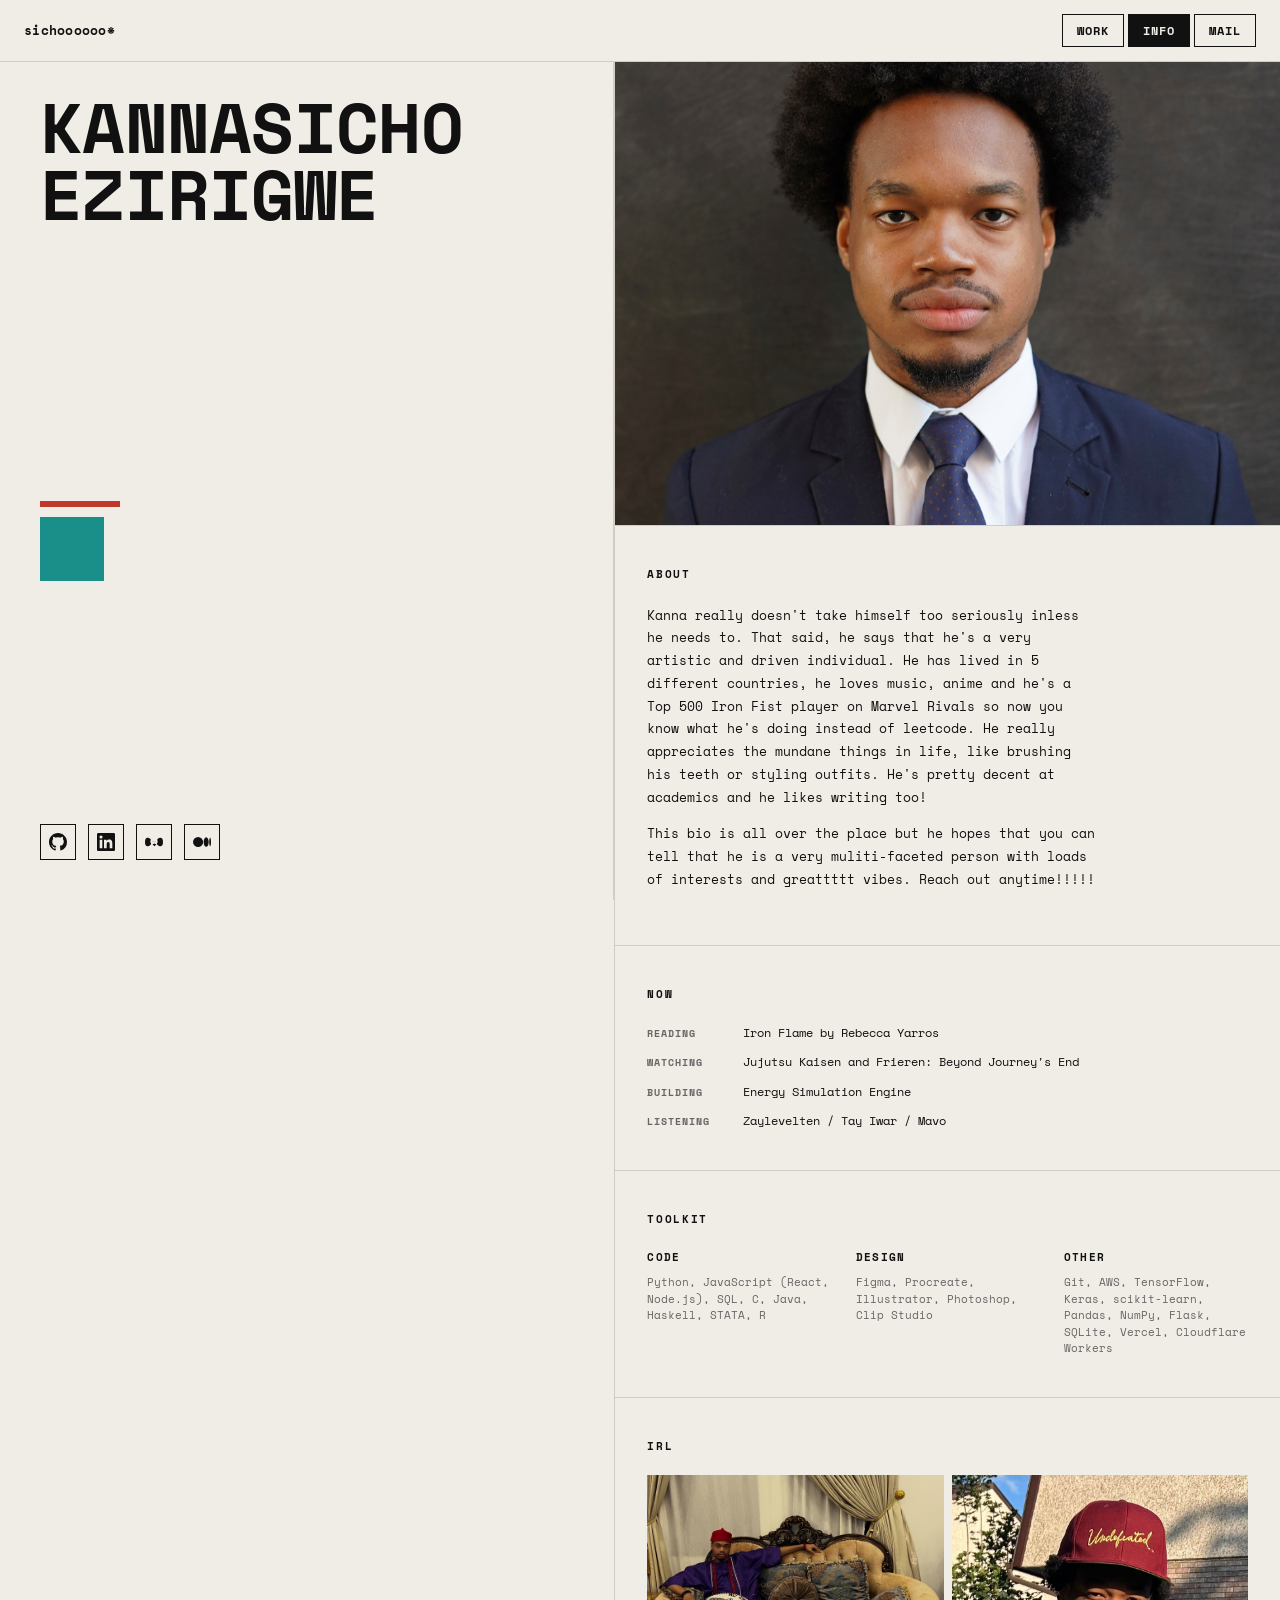
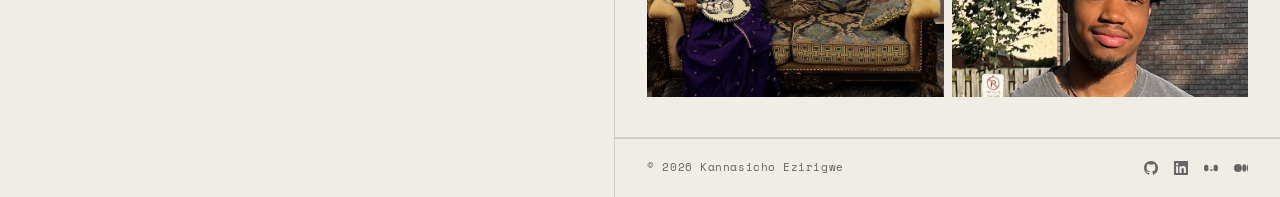
==== info.html @ f7c3d044 "Initial commit — Kanna personal portfolio website" ====
<!DOCTYPE html>
<html lang="en">
<head>
  <meta charset="UTF-8" />
  <meta name="viewport" content="width=device-width, initial-scale=1.0" />
  <title>Info — Kannasicho Ezirigwe</title>
  <link rel="stylesheet" href="css/style.css" />
  <link rel="preconnect" href="https://fonts.googleapis.com" />
  <link href="https://fonts.googleapis.com/css2?family=Space+Mono:wght@400;700&display=swap" rel="stylesheet" />
</head>
<body>

  <!-- ═══════════════════════════════ NAV ═══════════════════════════════ -->
  <nav class="navbar">
    <a href="index.html" class="nav-logo">sichoooooo*</a>
    <div class="nav-links">
      <a href="work.html">WORK</a>
      <a href="info.html" class="active">INFO</a>
      <a href="mailto:kayezirigwe@gmail.com">MAIL</a>
    </div>
  </nav>

  <!-- ══════════════════════════════ LAYOUT ════════════════════════════ -->
  <div class="layout">

    <!-- LEFT — fixed panel -->
    <aside class="panel-left">
      <div class="name-block">
        <h1>
          <span>Kannasicho</span>
          <span>Ezirigwe</span>
        </h1>
      </div>
      <div class="left-deco">
        <div class="deco-bar"></div>
        <div class="deco-square"></div>
      </div>
      <div class="social-links">
        <a href="https://github.com/kannaaaaaaaaaa" target="_blank" aria-label="GitHub">
          <svg width="18" height="18" viewBox="0 0 24 24" fill="currentColor"><path d="M12 0C5.37 0 0 5.37 0 12c0 5.31 3.435 9.795 8.205 11.385.6.105.825-.255.825-.57 0-.285-.015-1.23-.015-2.235-3.015.555-3.795-.735-4.035-1.41-.135-.345-.72-1.41-1.23-1.695-.42-.225-1.02-.78-.015-.795.945-.015 1.62.87 1.845 1.23 1.08 1.815 2.805 1.305 3.495.99.105-.78.42-1.305.765-1.605-2.67-.3-5.46-1.335-5.46-5.925 0-1.305.465-2.385 1.23-3.225-.12-.3-.54-1.53.12-3.18 0 0 1.005-.315 3.3 1.23.96-.27 1.98-.405 3-.405s2.04.135 3 .405c2.295-1.56 3.3-1.23 3.3-1.23.66 1.65.24 2.88.12 3.18.765.84 1.23 1.905 1.23 3.225 0 4.605-2.805 5.625-5.475 5.925.435.375.81 1.095.81 2.22 0 1.605-.015 2.895-.015 3.3 0 .315.225.69.825.57A12.02 12.02 0 0024 12c0-6.63-5.37-12-12-12z"/></svg>
        </a>
        <a href="https://linkedin.com/in/kannasicho-ezirigwe-a57425257" target="_blank" aria-label="LinkedIn">
          <svg width="18" height="18" viewBox="0 0 24 24" fill="currentColor"><path d="M20.447 20.452h-3.554v-5.569c0-1.328-.027-3.037-1.852-3.037-1.853 0-2.136 1.445-2.136 2.939v5.667H9.351V9h3.414v1.561h.046c.477-.9 1.637-1.85 3.37-1.85 3.601 0 4.267 2.37 4.267 5.455v6.286zM5.337 7.433a2.062 2.062 0 01-2.063-2.065 2.064 2.064 0 112.063 2.065zm1.782 13.019H3.555V9h3.564v11.452zM22.225 0H1.771C.792 0 0 .774 0 1.729v20.542C0 23.227.792 24 1.771 24h20.451C23.2 24 24 23.227 24 22.271V1.729C24 .774 23.2 0 22.222 0h.003z"/></svg>
        </a>
        <a href="https://letterboxd.com/kannasicho" target="_blank" aria-label="Letterboxd">
          <svg width="18" height="18" viewBox="0 0 24 24" fill="currentColor"><path d="M8.224 14.352a4.773 4.773 0 01-1.09-3.036c0-.907.253-1.756.693-2.481a6.391 6.391 0 00-.397-.555C6.314 7.003 4.88 6.272 3.528 6.272c-2.318 0-3.528 1.9-3.528 5.728s1.21 5.728 3.528 5.728c1.352 0 2.786-.731 3.902-2.008.131-.147.254-.3.372-.457l.422-.911zm1.776.81c.762.998 1.648 1.836 2.588 2.384a7.387 7.387 0 002.588-2.384 5.826 5.826 0 01-2.588-1.263 5.826 5.826 0 01-2.588 1.263zM12 10.838a5.826 5.826 0 012.588 1.263A5.826 5.826 0 0112 10.838zm0 0a5.826 5.826 0 00-2.588 1.263A5.826 5.826 0 0012 10.838zm3.776 3.514l.422.911c.118.157.241.31.372.457 1.116 1.277 2.55 2.008 3.902 2.008 2.318 0 3.528-1.9 3.528-5.728s-1.21-5.728-3.528-5.728c-1.352 0-2.786.731-3.902 2.008-.14.16-.272.33-.397.555.44.725.693 1.574.693 2.481a4.773 4.773 0 01-1.09 3.036z"/></svg>
        </a>
        <a href="https://medium.com/@kannasicho" target="_blank" aria-label="Medium">
          <svg width="18" height="18" viewBox="0 0 24 24" fill="currentColor"><path d="M13.54 12a6.8 6.8 0 01-6.77 6.82A6.8 6.8 0 010 12a6.8 6.8 0 016.77-6.82A6.8 6.8 0 0113.54 12zm7.42 0c0 3.54-1.51 6.42-3.38 6.42-1.87 0-3.39-2.88-3.39-6.42s1.52-6.42 3.39-6.42 3.38 2.88 3.38 6.42M24 12c0 3.17-.53 5.75-1.19 5.75-.66 0-1.19-2.58-1.19-5.75s.53-5.75 1.19-5.75C23.47 6.25 24 8.83 24 12z"/></svg>
        </a>
      </div>
    </aside>

    <!-- RIGHT — scrollable content -->
    <main class="panel-right">

      <!-- ── PHOTO ── -->
      <section class="info-photo">
        <img src="assets/images/profile/photo 1.jpg" alt="Photo of me"
             class="profile-photo"
             onerror="this.style.display='none'" />
      </section>

      <!-- ── BIO ── -->
      <section class="info-bio">
        <h2>ABOUT</h2>
        <p>
          Kanna really doesn't take himself too seriously inless he needs to. 
          That said, he says that he's a very artistic and driven individual. 
          He has lived in 5 different countries, he loves music, anime and 
          he's a Top 500 Iron Fist player on Marvel Rivals so now you know what
          he's doing instead of leetcode. He really appreciates the mundane things 
          in life, like brushing his teeth or styling outfits. 
          He's pretty decent at academics and he likes writing too! 
        </p>
        <p>
          This bio is all over the place but he hopes that you can tell that he is a 
          very muliti-faceted person with loads of interests and greattttt vibes. 
          Reach out anytime!!!!!         
        </p>
      </section>

      <!-- ── CURRENTLY ── -->
      <section class="info-now">
        <h2>NOW</h2>
        <ul class="now-list">
          <li><span class="now-label">READING</span> Iron Flame by Rebecca Yarros</li>
          <li><span class="now-label">WATCHING</span> Jujutsu Kaisen and Frieren: Beyond Journey's End</li>
          <li><span class="now-label">BUILDING</span> Energy Simulation Engine</li>
          <li><span class="now-label">LISTENING</span> Zaylevelten / Tay Iwar / Mavo</li>
        </ul>
      </section>

      <!-- ── SKILLS ── -->
      <section class="info-skills">
        <h2>TOOLKIT</h2>
        <div class="skills-grid">
          <div class="skill-group">
            <h3>CODE</h3>
            <p> Python, JavaScript (React, Node.js),
               SQL, C, Java, Haskell, STATA, R</p>
          </div>
          <div class="skill-group">
            <h3>DESIGN</h3>
            <p>Figma, Procreate, Illustrator, Photoshop, Clip Studio</p>
          </div>
          <div class="skill-group">
            <h3>OTHER</h3>
            <p>Git, AWS, TensorFlow, Keras, scikit-learn, Pandas, NumPy,
               Flask, SQLite, Vercel, Cloudflare Workers</p>
          </div>
        </div>
      </section>

      <!-- ── MORE PHOTOS (goofy section) ── -->
      <section class="info-gallery">
        <h2>IRL</h2>
        <div class="gallery-grid">
          <img src="assets/images/profile/as a real odogwu.jpg" alt="As a real odogwu"
               onerror="this.style.display='none'" />
          <img src="assets/images/profile/cool af (1).png" alt="Cool af"
               onerror="this.style.display='none'" />
          <img src="assets/images/profile/sun on me.png" alt="Sun on me"
               onerror="this.style.display='none'" />
          <img src="assets/images/profile/fitted up.png" alt="Fitted up"
               onerror="this.style.display='none'" />
        </div>
      </section>

      <!-- FOOTER -->
      <footer class="site-footer">
        <span>© 2026 Kannasicho Ezirigwe</span>
        <div class="footer-links">
          <a href="https://github.com/kannaaaaaaaaaa" target="_blank" aria-label="GitHub">
            <svg width="14" height="14" viewBox="0 0 24 24" fill="currentColor"><path d="M12 0C5.37 0 0 5.37 0 12c0 5.31 3.435 9.795 8.205 11.385.6.105.825-.255.825-.57 0-.285-.015-1.23-.015-2.235-3.015.555-3.795-.735-4.035-1.41-.135-.345-.72-1.41-1.23-1.695-.42-.225-1.02-.78-.015-.795.945-.015 1.62.87 1.845 1.23 1.08 1.815 2.805 1.305 3.495.99.105-.78.42-1.305.765-1.605-2.67-.3-5.46-1.335-5.46-5.925 0-1.305.465-2.385 1.23-3.225-.12-.3-.54-1.53.12-3.18 0 0 1.005-.315 3.3 1.23.96-.27 1.98-.405 3-.405s2.04.135 3 .405c2.295-1.56 3.3-1.23 3.3-1.23.66 1.65.24 2.88.12 3.18.765.84 1.23 1.905 1.23 3.225 0 4.605-2.805 5.625-5.475 5.925.435.375.81 1.095.81 2.22 0 1.605-.015 2.895-.015 3.3 0 .315.225.69.825.57A12.02 12.02 0 0024 12c0-6.63-5.37-12-12-12z"/></svg>
          </a>
          <a href="https://linkedin.com/in/kannasicho-ezirigwe-a57425257" target="_blank" aria-label="LinkedIn">
            <svg width="14" height="14" viewBox="0 0 24 24" fill="currentColor"><path d="M20.447 20.452h-3.554v-5.569c0-1.328-.027-3.037-1.852-3.037-1.853 0-2.136 1.445-2.136 2.939v5.667H9.351V9h3.414v1.561h.046c.477-.9 1.637-1.85 3.37-1.85 3.601 0 4.267 2.37 4.267 5.455v6.286zM5.337 7.433a2.062 2.062 0 01-2.063-2.065 2.064 2.064 0 112.063 2.065zm1.782 13.019H3.555V9h3.564v11.452zM22.225 0H1.771C.792 0 0 .774 0 1.729v20.542C0 23.227.792 24 1.771 24h20.451C23.2 24 24 23.227 24 22.271V1.729C24 .774 23.2 0 22.222 0h.003z"/></svg>
          </a>
          <a href="https://letterboxd.com/kannasicho" target="_blank" aria-label="Letterboxd">
            <svg width="14" height="14" viewBox="0 0 24 24" fill="currentColor"><path d="M8.224 14.352a4.773 4.773 0 01-1.09-3.036c0-.907.253-1.756.693-2.481a6.391 6.391 0 00-.397-.555C6.314 7.003 4.88 6.272 3.528 6.272c-2.318 0-3.528 1.9-3.528 5.728s1.21 5.728 3.528 5.728c1.352 0 2.786-.731 3.902-2.008.131-.147.254-.3.372-.457l.422-.911zm1.776.81c.762.998 1.648 1.836 2.588 2.384a7.387 7.387 0 002.588-2.384 5.826 5.826 0 01-2.588-1.263 5.826 5.826 0 01-2.588 1.263zM12 10.838a5.826 5.826 0 012.588 1.263A5.826 5.826 0 0112 10.838zm0 0a5.826 5.826 0 00-2.588 1.263A5.826 5.826 0 0012 10.838zm3.776 3.514l.422.911c.118.157.241.31.372.457 1.116 1.277 2.55 2.008 3.902 2.008 2.318 0 3.528-1.9 3.528-5.728s-1.21-5.728-3.528-5.728c-1.352 0-2.786.731-3.902 2.008-.14.16-.272.33-.397.555.44.725.693 1.574.693 2.481a4.773 4.773 0 01-1.09 3.036z"/></svg>
          </a>
          <a href="https://medium.com/@kannasicho" target="_blank" aria-label="Medium">
            <svg width="14" height="14" viewBox="0 0 24 24" fill="currentColor"><path d="M13.54 12a6.8 6.8 0 01-6.77 6.82A6.8 6.8 0 010 12a6.8 6.8 0 016.77-6.82A6.8 6.8 0 0113.54 12zm7.42 0c0 3.54-1.51 6.42-3.38 6.42-1.87 0-3.39-2.88-3.39-6.42s1.52-6.42 3.39-6.42 3.38 2.88 3.38 6.42M24 12c0 3.17-.53 5.75-1.19 5.75-.66 0-1.19-2.58-1.19-5.75s.53-5.75 1.19-5.75C23.47 6.25 24 8.83 24 12z"/></svg>
          </a>
        </div>
      </footer>

    </main>
  </div>

  <script src="js/main.js"></script>
</body>
</html>
---- css/style.css ----
/* ═══════════════════════════════════════════════
   KANNA PERSONAL WEBSITE — style.css
   ═══════════════════════════════════════════════ */

/* ── RESET & BASE ── */
*, *::before, *::after {
  box-sizing: border-box;
  margin: 0;
  padding: 0;
}

:root {
  --cream:   #f0ede6;
  --black:   #111111;
  --red:     #c0392b;
  --teal:    #1a8f8a;
  --gray:    #666666;
  --border:  #d0cdc6;
  --font:    'Space Mono', 'Courier New', monospace;
}

html, body {
  height: 100%;
  font-family: var(--font);
  background-color: var(--cream);
  color: var(--black);
  font-size: 14px;
  line-height: 1.6;
}

a {
  color: inherit;
  text-decoration: none;
}

img {
  display: block;
  width: 100%;
  height: 100%;
  object-fit: cover;
}


/* ── NAVBAR ── */
.navbar {
  position: fixed;
  top: 0;
  left: 0;
  right: 0;
  z-index: 100;
  display: flex;
  justify-content: space-between;
  align-items: center;
  padding: 14px 24px;
  background: var(--cream);
  border-bottom: 1px solid var(--border);
}

.nav-logo {
  font-size: 13px;
  font-weight: 700;
  letter-spacing: 0.02em;
}

.nav-links {
  display: flex;
  gap: 4px;
}

.nav-links a {
  font-size: 12px;
  font-weight: 700;
  letter-spacing: 0.08em;
  padding: 6px 14px;
  border: 1px solid var(--black);
  transition: background 0.15s, color 0.15s;
}

.nav-links a:hover,
.nav-links a.active {
  background: var(--black);
  color: var(--cream);
}


/* ── LAYOUT — split fixed/scroll ── */
.layout {
  display: flex;
  padding-top: 45px; /* navbar height */
  min-height: calc(100vh - 45px);
}

/* LEFT PANEL — fixed */
.panel-left {
  position: fixed;
  top: 45px;
  left: 0;
  width: 48%;
  height: calc(100vh - 45px);
  background: var(--cream);
  border-right: 1px solid var(--border);
  display: flex;
  flex-direction: column;
  justify-content: space-between;
  padding: 48px 40px 40px;
  overflow: hidden;
}

/* Name — big bold stacked */
.name-block h1 {
  font-size: clamp(2.8rem, 5.5vw, 5.2rem);
  font-weight: 700;
  line-height: 0.95;
  letter-spacing: -0.01em;
  text-transform: uppercase;
}

.name-block h1 span {
  display: block;
}

/* Decorative elements (red bar + teal square) */
.left-deco {
  display: flex;
  flex-direction: column;
  gap: 10px;
  margin-top: 32px;
}

.deco-bar {
  width: 80px;
  height: 6px;
  background: var(--red);
}

.deco-square {
  width: 64px;
  height: 64px;
  background: var(--teal);
}

/* Social links at the bottom of the left panel */
.social-links {
  display: flex;
  gap: 12px;
}

.social-links a {
  display: flex;
  align-items: center;
  justify-content: center;
  width: 36px;
  height: 36px;
  border: 1px solid var(--black);
  transition: background 0.15s, color 0.15s;
}

.social-links a:hover {
  background: var(--black);
  color: var(--cream);
}

.social-links a svg {
  display: block;
}


/* RIGHT PANEL — scrollable */
.panel-right {
  margin-left: 48%;
  width: 52%;
  min-height: calc(100vh - 45px);
  border-left: 1px solid var(--border);
}


/* ── WORK GRID ── */
.work-grid {
  display: flex;
  flex-direction: column;
}

.work-section {
  padding: 40px 0 0;
}

.section-heading {
  font-size: 11px;
  font-weight: 700;
  letter-spacing: 0.15em;
  padding: 0 32px 20px;
  border-bottom: 1px solid var(--border);
}

/* Work card */
.work-card {
  border-bottom: 1px solid var(--border);
}

.work-card a {
  display: block;
}

/* Image container — grayscale default, color on hover */
.card-image {
  position: relative;
  width: 100%;
  aspect-ratio: 16 / 9;
  overflow: hidden;
  background: #cccccc;
}

.card-image img {
  filter: grayscale(100%);
  transition: filter 0.4s ease;
}

.card-image:hover img {
  filter: grayscale(0%);
}

/* Placeholder shown when image is missing */
.card-image .placeholder-text {
  position: absolute;
  inset: 0;
  display: flex;
  align-items: center;
  justify-content: center;
  font-size: 12px;
  font-weight: 700;
  letter-spacing: 0.2em;
  color: #999;
  background: #e8e5de;
  opacity: 0;
  pointer-events: none;
}

.card-image.no-image img {
  display: none;
}

.card-image.no-image .placeholder-text {
  opacity: 1;
}

/* Card metadata row */
.card-meta {
  display: flex;
  justify-content: space-between;
  align-items: flex-start;
  padding: 14px 20px 18px;
  gap: 12px;
}

.card-category {
  font-size: 10px;
  font-weight: 700;
  letter-spacing: 0.15em;
  margin-bottom: 2px;
}

.card-title {
  font-size: 12px;
  color: var(--gray);
  font-weight: 400;
}

.card-desc {
  font-size: 11px;
  color: var(--gray);
  margin-top: 4px;
  max-width: 36ch;
}

.card-year {
  font-size: 11px;
  color: var(--gray);
  white-space: nowrap;
  flex-shrink: 0;
}


/* ── SERVICES (index) ── */
.services {
  display: grid;
  grid-template-columns: 1fr 1fr;
  border-top: 1px solid var(--border);
}

.service-item {
  padding: 28px 24px;
  border-right: 1px solid var(--border);
  border-bottom: 1px solid var(--border);
}

.service-item:nth-child(even) {
  border-right: none;
}

.service-item h3 {
  font-size: 13px;
  font-weight: 700;
  letter-spacing: 0.12em;
  margin-bottom: 8px;
}

.service-item p {
  font-size: 11px;
  color: var(--gray);
  text-transform: uppercase;
  letter-spacing: 0.04em;
}


/* ── CONTACT (index) ── */
.contact {
  padding: 40px 32px;
  border-top: 1px solid var(--border);
}

.contact h2 {
  font-size: 13px;
  font-weight: 700;
  letter-spacing: 0.15em;
  margin-bottom: 6px;
}

.contact-sub {
  font-size: 11px;
  color: var(--gray);
  text-transform: uppercase;
  letter-spacing: 0.05em;
  margin-bottom: 24px;
}

.contact-form {
  display: flex;
  flex-direction: column;
  gap: 12px;
}

.contact-form input,
.contact-form textarea {
  font-family: var(--font);
  font-size: 12px;
  padding: 14px 16px;
  border: 1px solid var(--black);
  background: transparent;
  color: var(--black);
  letter-spacing: 0.04em;
  resize: vertical;
  outline: none;
  transition: border-color 0.2s;
}

.contact-form input::placeholder,
.contact-form textarea::placeholder {
  color: var(--gray);
}

.contact-form input:focus,
.contact-form textarea:focus {
  border-color: var(--teal);
}

.contact-form button {
  font-family: var(--font);
  font-size: 12px;
  font-weight: 700;
  letter-spacing: 0.1em;
  padding: 14px 28px;
  background: var(--black);
  color: var(--cream);
  border: none;
  cursor: pointer;
  align-self: flex-start;
  transition: background 0.15s;
}

.contact-form button:hover {
  background: var(--teal);
}


/* ── WRITING LIST (work.html) ── */
.writing-list {
  display: flex;
  flex-direction: column;
}

.writing-card {
  border-bottom: 1px solid var(--border);
}

.writing-card a {
  display: block;
  padding: 24px 32px;
  transition: background 0.15s;
}

.writing-card a:hover {
  background: rgba(0,0,0,0.03);
}

.writing-meta {
  display: flex;
  justify-content: space-between;
  margin-bottom: 8px;
  font-size: 10px;
  font-weight: 700;
  letter-spacing: 0.15em;
  color: var(--gray);
}

.writing-title {
  font-size: 14px;
  font-weight: 700;
  margin-bottom: 6px;
  letter-spacing: 0.02em;
}

.writing-excerpt {
  font-size: 11px;
  color: var(--gray);
  line-height: 1.5;
}


/* ── INFO PAGE ── */
.info-photo {
  border-bottom: 1px solid var(--border);
}

.profile-photo {
  width: 100%;
  max-height: 480px;
  object-fit: cover;
  display: block;
}

.info-bio,
.info-now,
.info-skills {
  padding: 40px 32px;
  border-bottom: 1px solid var(--border);
}

.info-bio h2,
.info-now h2,
.info-skills h2,
.info-gallery h2 {
  font-size: 11px;
  font-weight: 700;
  letter-spacing: 0.15em;
  margin-bottom: 20px;
}

.info-bio p {
  font-size: 13px;
  line-height: 1.75;
  margin-bottom: 14px;
  max-width: 56ch;
}

.now-list {
  list-style: none;
  display: flex;
  flex-direction: column;
  gap: 10px;
}

.now-list li {
  font-size: 12px;
  display: flex;
  gap: 16px;
  align-items: baseline;
}

.now-label {
  font-weight: 700;
  letter-spacing: 0.1em;
  font-size: 10px;
  min-width: 80px;
  color: var(--gray);
}

.skills-grid {
  display: grid;
  grid-template-columns: repeat(3, 1fr);
  gap: 24px;
}

.skill-group h3 {
  font-size: 11px;
  font-weight: 700;
  letter-spacing: 0.12em;
  margin-bottom: 8px;
}

.skill-group p {
  font-size: 11px;
  color: var(--gray);
  line-height: 1.5;
}

/* IRL photo gallery */
.info-gallery {
  padding: 40px 32px;
  border-bottom: 1px solid var(--border);
}

.gallery-grid {
  display: grid;
  grid-template-columns: repeat(2, 1fr);
  gap: 8px;
}

.gallery-grid img {
  width: 100%;
  aspect-ratio: 4 / 3;
  object-fit: cover;
  display: block;
}


/* ── FOOTER ── */
.site-footer {
  display: flex;
  justify-content: space-between;
  align-items: center;
  padding: 20px 32px;
  border-top: 1px solid var(--border);
  font-size: 11px;
  color: var(--gray);
  letter-spacing: 0.05em;
}

.footer-links {
  display: flex;
  gap: 16px;
}

.footer-links a {
  display: inline-flex;
  align-items: center;
  justify-content: center;
  transition: color 0.15s;
}

.footer-links a:hover {
  color: var(--black);
}

.footer-links a svg {
  display: block;
}


/* ── RESPONSIVE — stack below 768px ── */
@media (max-width: 768px) {
  .panel-left {
    position: static;
    width: 100%;
    height: auto;
    border-right: none;
    border-bottom: 1px solid var(--border);
    padding: 32px 24px;
  }

  .panel-right {
    margin-left: 0;
    width: 100%;
  }

  .name-block h1 {
    font-size: clamp(2.4rem, 10vw, 4rem);
  }

  .services {
    grid-template-columns: 1fr;
  }

  .service-item {
    border-right: none;
  }

  .skills-grid {
    grid-template-columns: 1fr;
    gap: 16px;
  }

  .gallery-grid {
    grid-template-columns: 1fr;
  }
}


/* ── LIGHTBOX ── */
.lightbox-trigger {
  cursor: pointer;
}

.lightbox-overlay {
  position: fixed;
  inset: 0;
  z-index: 200;
  display: flex;
  align-items: center;
  justify-content: center;
  background: rgba(0, 0, 0, 0.9);
  opacity: 0;
  pointer-events: none;
  transition: opacity 0.3s ease;
}

.lightbox-overlay.active {
  opacity: 1;
  pointer-events: auto;
}

.lightbox-img {
  max-width: 90vw;
  max-height: 90vh;
  width: auto;
  height: auto;
  object-fit: contain;
  filter: none;
}

.lightbox-close {
  position: absolute;
  top: 20px;
  right: 28px;
  font-size: 36px;
  color: var(--cream);
  background: none;
  border: none;
  cursor: pointer;
  font-family: var(--font);
  line-height: 1;
  transition: color 0.15s;
}

.lightbox-close:hover {
  color: var(--red);
}
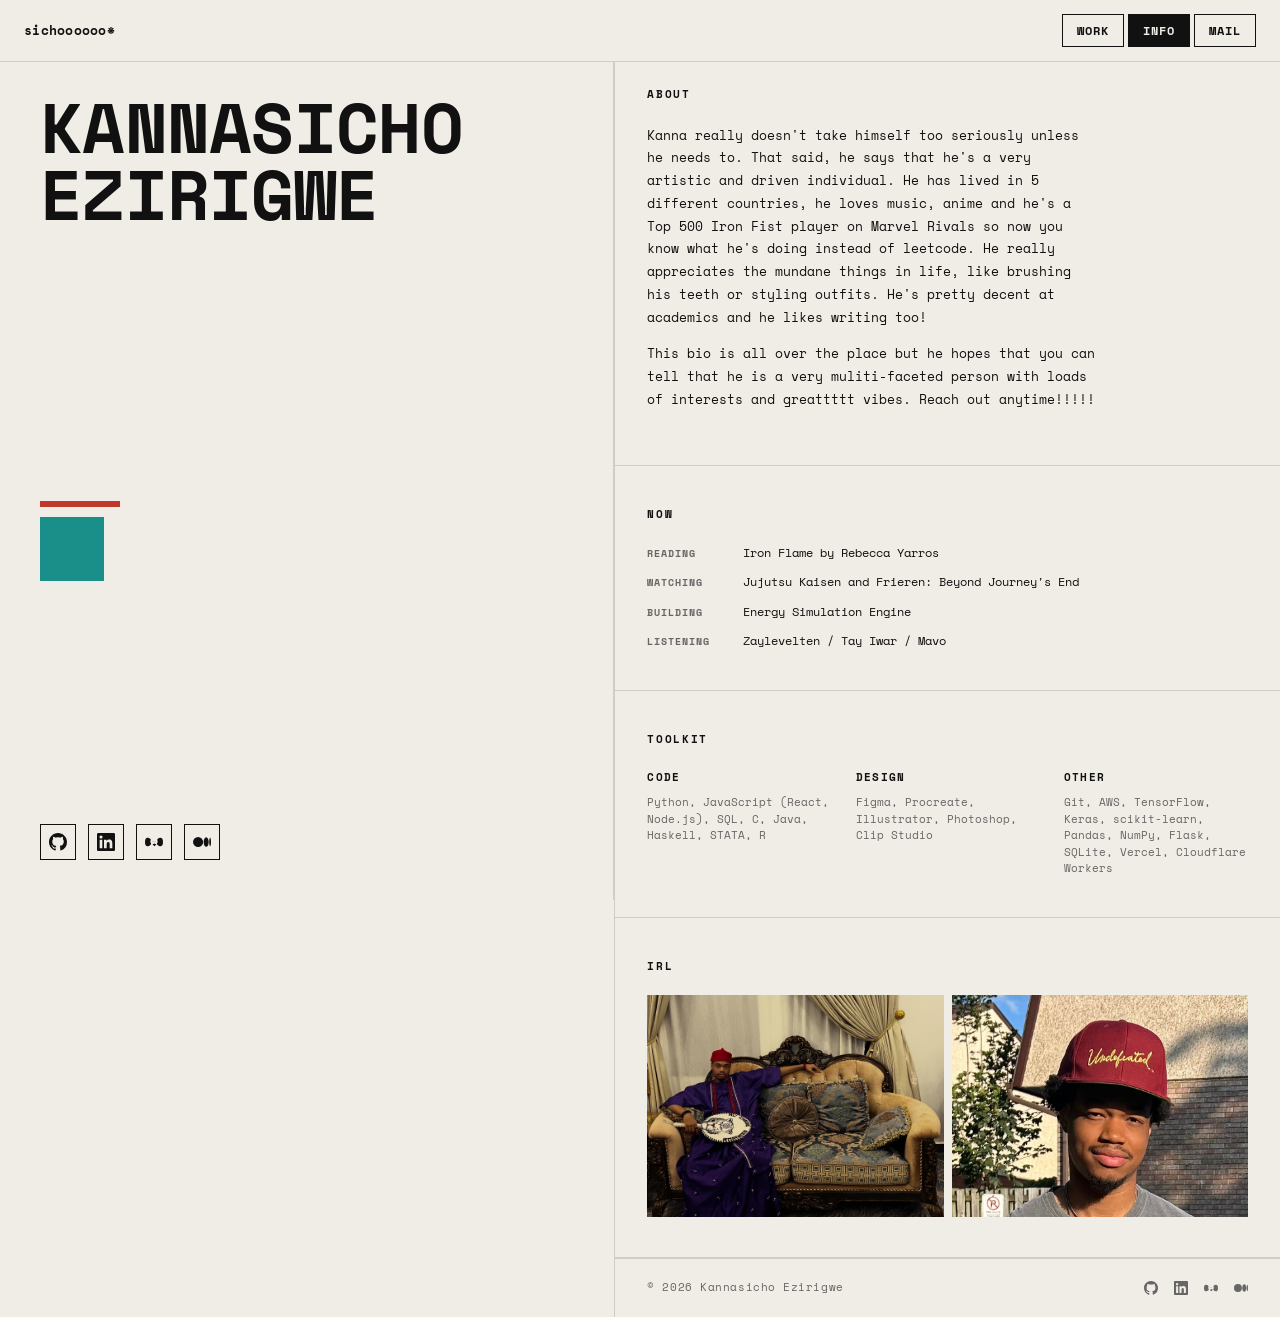
==== commit 9b08ab44: "updated bio and pfp" ====
--- a/info.html
+++ b/info.html
@@ -56,7 +56,7 @@
 
       <!-- ── PHOTO ── -->
       <section class="info-photo">
-        <img src="assets/images/profile/photo 1.jpg" alt="Photo of me"
+        <img src="assets/images/profile/cool af (1).png" alt="Photo of me"
              class="profile-photo"
              onerror="this.style.display='none'" />
       </section>
@@ -65,7 +65,7 @@
       <section class="info-bio">
         <h2>ABOUT</h2>
         <p>
-          Kanna really doesn't take himself too seriously inless he needs to. 
+          Kanna really doesn't take himself too seriously unless he needs to. 
           That said, he says that he's a very artistic and driven individual. 
           He has lived in 5 different countries, he loves music, anime and 
           he's a Top 500 Iron Fist player on Marvel Rivals so now you know what
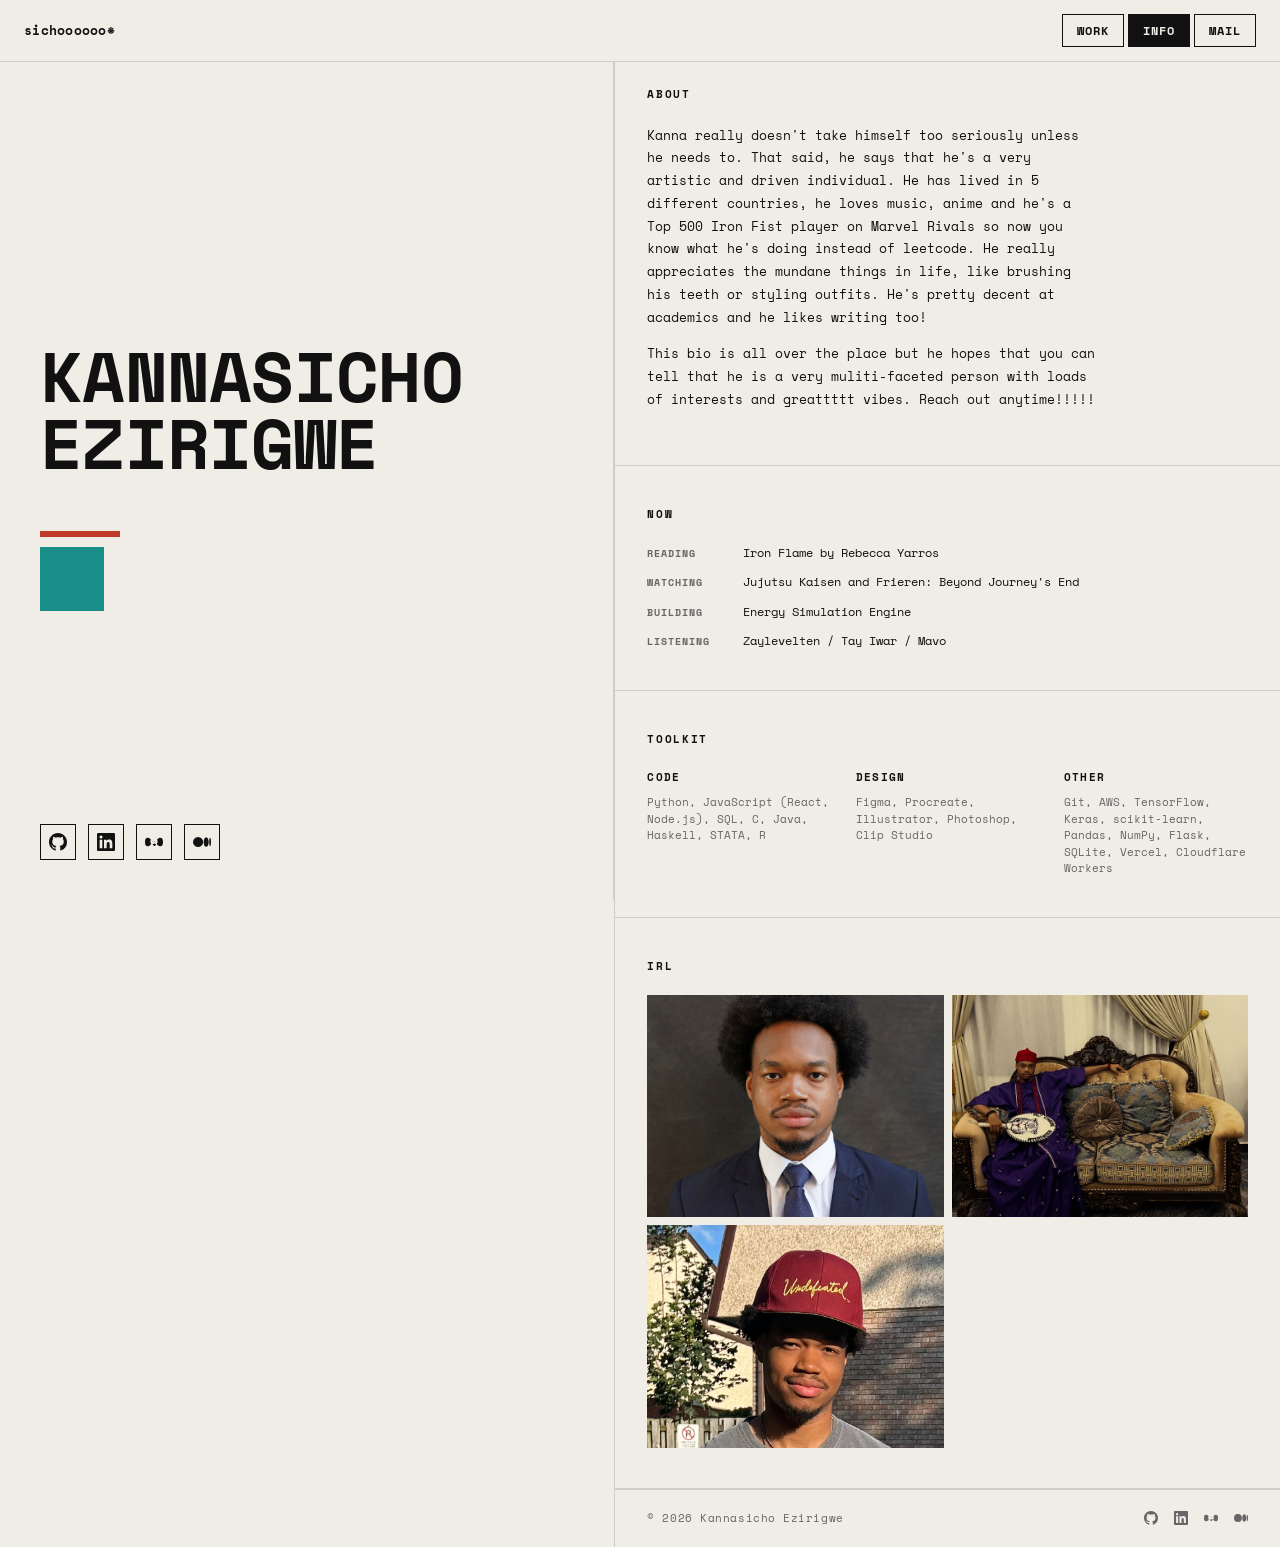
==== commit e643afff: "fixed minor bugs" ====
--- a/info.html
+++ b/info.html
@@ -116,6 +116,8 @@
       <section class="info-gallery">
         <h2>IRL</h2>
         <div class="gallery-grid">
+          <img src="assets/images/profile/photo 1.jpg" alt="Photo 1"
+               onerror="this.style.display='none'" />
           <img src="assets/images/profile/as a real odogwu.jpg" alt="As a real odogwu"
                onerror="this.style.display='none'" />
           <img src="assets/images/profile/cool af (1).png" alt="Cool af"
--- a/css/style.css
+++ b/css/style.css
@@ -101,7 +101,8 @@
   border-right: 1px solid var(--border);
   display: flex;
   flex-direction: column;
-  justify-content: space-between;
+  justify-content: center;
+  gap: 24px;
   padding: 48px 40px 40px;
   overflow: hidden;
 }
@@ -141,6 +142,9 @@
 
 /* Social links at the bottom of the left panel */
 .social-links {
+  position: absolute;
+  bottom: 40px;
+  left: 40px;
   display: flex;
   gap: 12px;
 }
@@ -564,7 +568,12 @@
     height: auto;
     border-right: none;
     border-bottom: 1px solid var(--border);
-    padding: 32px 24px;
+    padding: 32px 24px 60px;
+  }
+
+  .social-links {
+    position: static;
+    margin-top: 24px;
   }
 
   .panel-right {
